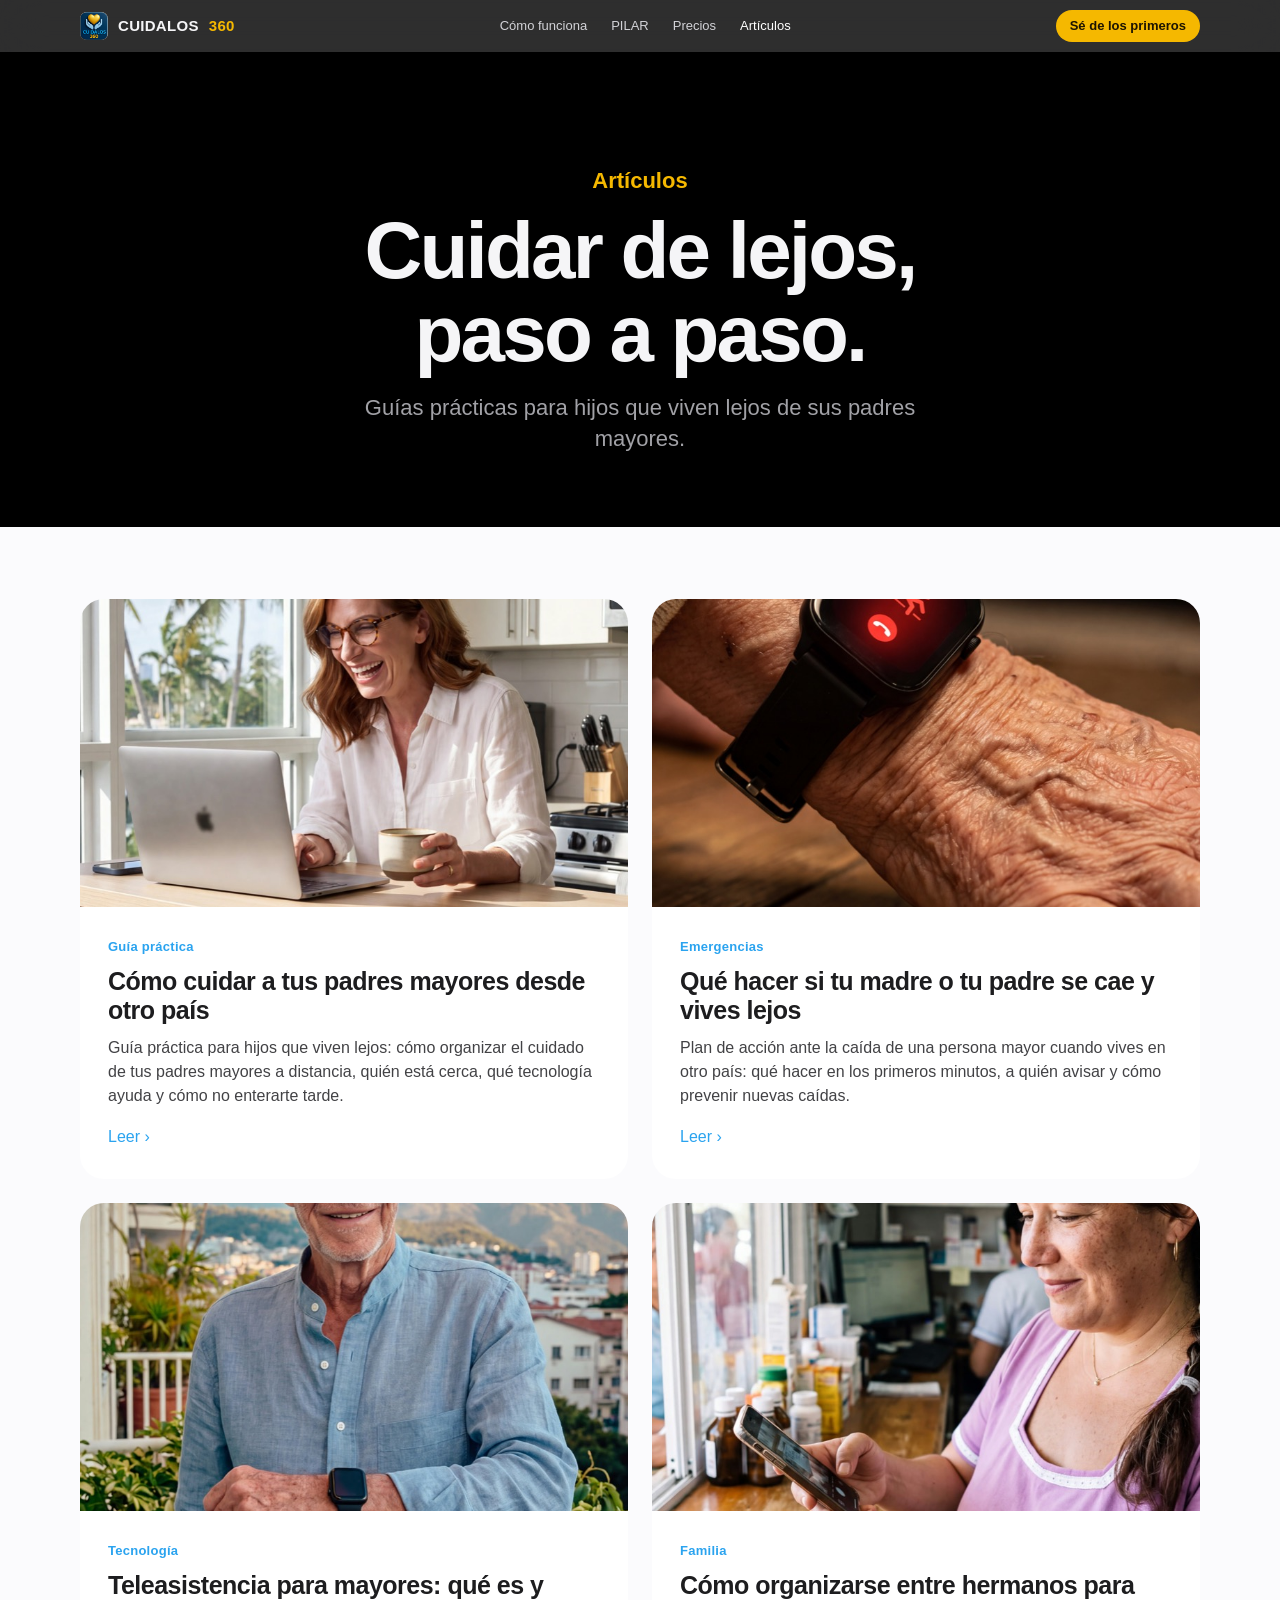
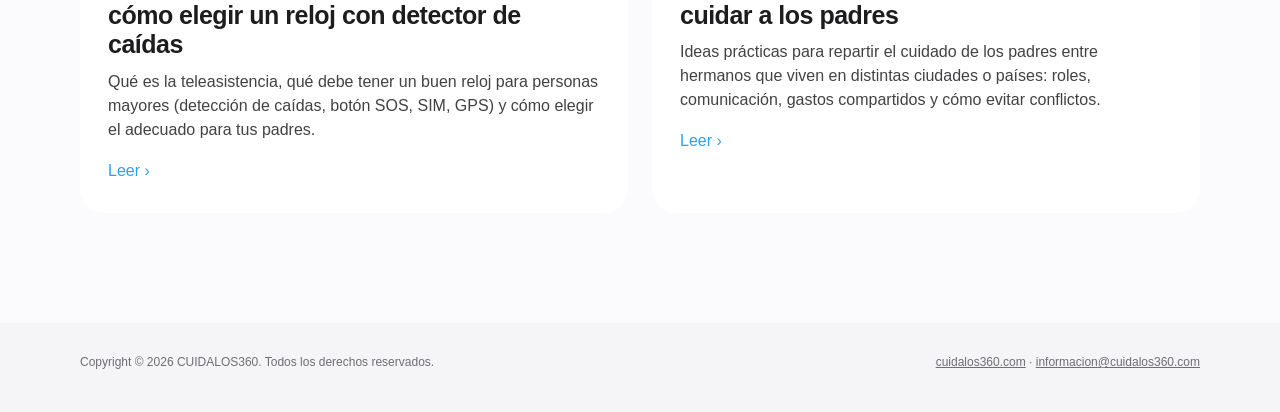
==== articulos/index.html @ 731a47b6 "Web CUIDALOS360 en GitHub Pages Co-Authored-By: Claude Opus 5.5 <noreply@anthropic.com>" ====
<!doctype html>
<html lang="es"><head>
<meta charset="utf-8"><meta name="viewport" content="width=device-width, initial-scale=1, viewport-fit=cover">
<title>Guías para cuidar a tus padres a distancia · CUIDALOS360</title>
<meta name="description" content="Guías prácticas sobre cuidado de mayores a distancia: cómo cuidar a tus padres desde otro país, qué hacer ante una caída, teleasistencia y organización entre hermanos.">
<link rel="canonical" href="https://cuidalos360.com/articulos/">
<meta property="og:type" content="article"><meta property="og:site_name" content="CUIDALOS360"><meta property="og:locale" content="es_ES">
<meta property="og:url" content="https://cuidalos360.com/articulos/"><meta property="og:title" content="Guías para cuidar a tus padres a distancia · CUIDALOS360"><meta property="og:description" content="Guías prácticas sobre cuidado de mayores a distancia: cómo cuidar a tus padres desde otro país, qué hacer ante una caída, teleasistencia y organización entre hermanos.">
<meta property="og:image" content="https://cuidalos360.com/img/familia.jpg"><meta name="twitter:card" content="summary_large_image">
<meta name="theme-color" content="#000000">
<link rel="icon" href="/img/favicon.png">
<link rel="stylesheet" href="/articulos/estilo.css">
<script type="application/ld+json">{"@context": "https://schema.org", "@type": "CollectionPage", "name": "Artículos de CUIDALOS360", "url": "https://cuidalos360.com/articulos/", "inLanguage": "es", "hasPart": [{"@type": "Article", "headline": "Cómo cuidar a tus padres mayores desde otro país", "url": "https://cuidalos360.com/articulos/cuidar-padres-desde-otro-pais.html"}, {"@type": "Article", "headline": "Qué hacer si tu madre o tu padre se cae y vives lejos", "url": "https://cuidalos360.com/articulos/que-hacer-si-tu-madre-se-cae.html"}, {"@type": "Article", "headline": "Teleasistencia para mayores: qué es y cómo elegir un reloj con detector de caídas", "url": "https://cuidalos360.com/articulos/teleasistencia-reloj-detector-caidas.html"}, {"@type": "Article", "headline": "Cómo organizarse entre hermanos para cuidar a los padres", "url": "https://cuidalos360.com/articulos/organizar-hermanos-cuidado-padres.html"}]}</script>
</head><body><header class="nav"><div class="wrap">
  <a class="brand" href="/"><img src="/img/logo.png" alt="Logo de CUIDALOS360">CUIDALOS<b>360</b></a>
  <nav><a href="/#como">Cómo funciona</a><a href="/#pilar">PILAR</a><a href="/#precios">Precios</a><a href="/articulos/" aria-current="page">Artículos</a></nav>
  <a class="btn btn-gold" href="/#contacto">Sé de los primeros</a>
</div></header>
<main>
<section class="hero-list"><div class="wrap">
  <p class="eyebrow">Artículos</p>
  <h1>Cuidar de lejos,<br>paso a paso.</h1>
  <p>Guías prácticas para hijos que viven lejos de sus padres mayores.</p>
</div></section>
<div class="wrap cards"><a class="card" href="cuidar-padres-desde-otro-pais.html"><div class="ph"><img src="/img/familia.jpg" alt="Hija revisando en su móvil cómo está su madre, que vive en otro país" loading="lazy"></div>
<div class="body"><span class="tag">Guía práctica</span><h2>Cómo cuidar a tus padres mayores desde otro país</h2><p>Guía práctica para hijos que viven lejos: cómo organizar el cuidado de tus padres mayores a distancia, quién está cerca, qué tecnología ayuda y cómo no enterarte tarde.</p><span class="more">Leer ›</span></div></a><a class="card" href="que-hacer-si-tu-madre-se-cae.html"><div class="ph"><img src="/img/caida_reloj.jpg" alt="Mano de una mujer mayor en el suelo con un reloj que muestra una alerta de caída" loading="lazy"></div>
<div class="body"><span class="tag">Emergencias</span><h2>Qué hacer si tu madre o tu padre se cae y vives lejos</h2><p>Plan de acción ante la caída de una persona mayor cuando vives en otro país: qué hacer en los primeros minutos, a quién avisar y cómo prevenir nuevas caídas.</p><span class="more">Leer ›</span></div></a><a class="card" href="teleasistencia-reloj-detector-caidas.html"><div class="ph"><img src="/img/reloj.jpg" alt="Hombre mayor con un reloj inteligente de teleasistencia" loading="lazy"></div>
<div class="body"><span class="tag">Tecnología</span><h2>Teleasistencia para mayores: qué es y cómo elegir un reloj con detector de caídas</h2><p>Qué es la teleasistencia, qué debe tener un buen reloj para personas mayores (detección de caídas, botón SOS, SIM, GPS) y cómo elegir el adecuado para tus padres.</p><span class="more">Leer ›</span></div></a><a class="card" href="organizar-hermanos-cuidado-padres.html"><div class="ph"><img src="/img/cuentas.jpg" alt="Hermanos revisando juntos los gastos del cuidado de sus padres" loading="lazy"></div>
<div class="body"><span class="tag">Familia</span><h2>Cómo organizarse entre hermanos para cuidar a los padres</h2><p>Ideas prácticas para repartir el cuidado de los padres entre hermanos que viven en distintas ciudades o países: roles, comunicación, gastos compartidos y cómo evitar conflictos.</p><span class="more">Leer ›</span></div></a></div>
</main>
<footer><div class="wrap row"><span>Copyright © 2026 CUIDALOS360. Todos los derechos reservados.</span><span><a href="/">cuidalos360.com</a> · <a href="mailto:informacion@cuidalos360.com">informacion@cuidalos360.com</a></span></div></footer></body></html>
---- articulos/estilo.css ----
:root{
  --ink:#1d1d1f;--ink-2:#424245;--muted:#6e6e73;--line:#d2d2d7;--paper:#fbfbfd;--gray:#f5f5f7;
  --navy:#0b2f57;--sky:#2aa3ef;--gold:#f5b800;--gold-2:#ffd34d;--radius:24px;
  --ease:cubic-bezier(.22,.61,.36,1);
  --font:-apple-system,BlinkMacSystemFont,"SF Pro Display","Inter","Segoe UI",Roboto,Helvetica,Arial,sans-serif;
}
*{box-sizing:border-box;margin:0;padding:0}
html{-webkit-text-size-adjust:100%}
body{font-family:var(--font);background:var(--paper);color:var(--ink);line-height:1.6;-webkit-font-smoothing:antialiased;overflow-x:hidden}
img{display:block;max-width:100%}
a{color:inherit}
.wrap{width:min(1120px,100% - 44px);margin-inline:auto}
.narrow{width:min(720px,100% - 44px);margin-inline:auto}

.nav{position:sticky;top:0;z-index:50;height:52px;background:rgba(0,0,0,.82);backdrop-filter:saturate(180%) blur(20px);-webkit-backdrop-filter:saturate(180%) blur(20px);color:#f5f5f7}
.nav .wrap{display:flex;align-items:center;justify-content:space-between;height:100%}
.brand{display:flex;align-items:center;gap:10px;font-weight:700;letter-spacing:.02em;font-size:15px;text-decoration:none}
.brand img{width:28px;height:28px;border-radius:7px}
.brand b{color:var(--gold)}
.nav nav{display:flex;gap:24px;font-size:13px}
.nav nav a{color:#d2d2d7;text-decoration:none}
.nav nav a:hover,.nav nav a[aria-current]{color:#fff}
.btn{display:inline-flex;align-items:center;gap:8px;height:48px;padding:0 24px;border-radius:999px;font-size:17px;font-weight:600;text-decoration:none;transition:background .25s,transform .25s var(--ease)}
.btn:active{transform:scale(.97)}
.btn-gold{background:var(--gold);color:#1d1400}
.btn-gold:hover{background:var(--gold-2)}
.nav .btn{height:32px;padding:0 14px;font-size:13px}
@media (max-width:760px){.nav nav{display:none}}

/* listing */
.hero-list{background:#000;color:#f5f5f7;padding:96px 0 72px;text-align:center}
.eyebrow{font-size:17px;font-weight:600;color:var(--gold)}
.hero-list h1{font-size:clamp(40px,7vw,80px);line-height:1.04;letter-spacing:-.035em;margin-top:12px}
.hero-list p{font-size:clamp(18px,2vw,22px);color:#a1a1a6;max-width:620px;margin:18px auto 0;line-height:1.4}
.cards{display:grid;grid-template-columns:repeat(2,1fr);gap:24px;padding:72px 0 110px}
.card{background:#fff;border-radius:var(--radius);overflow:hidden;text-decoration:none;display:flex;flex-direction:column;transition:transform .5s var(--ease),box-shadow .5s}
.card:hover{transform:translateY(-4px);box-shadow:0 30px 60px -30px rgba(0,0,0,.25)}
.card .ph{aspect-ratio:16/9;overflow:hidden}
.card .ph img{width:100%;height:100%;object-fit:cover;transition:transform 1s var(--ease)}
.card:hover .ph img{transform:scale(1.04)}
.card .body{padding:26px 28px 30px}
.card .tag{font-size:13px;font-weight:600;color:var(--sky);letter-spacing:.02em}
.card h2{font-size:25px;line-height:1.18;letter-spacing:-.02em;margin-top:8px}
.card p{font-size:16px;color:var(--ink-2);margin-top:10px;line-height:1.5}
.card .more{display:inline-block;margin-top:16px;color:var(--sky);font-weight:500}
@media (max-width:820px){.cards{grid-template-columns:1fr}}

/* article */
.art-head{padding:72px 0 36px}
.crumbs{font-size:14px;color:var(--muted)}
.crumbs a{color:var(--sky);text-decoration:none}
.art-head h1{font-size:clamp(34px,5.4vw,56px);line-height:1.06;letter-spacing:-.03em;margin-top:14px}
.art-head .lead{font-size:clamp(19px,2.2vw,23px);color:var(--ink-2);margin-top:18px;line-height:1.45}
.meta{font-size:14px;color:var(--muted);margin-top:18px}
.cover{width:min(1000px,100% - 44px);margin:0 auto 48px;border-radius:var(--radius);overflow:hidden;aspect-ratio:16/8}
.cover img{width:100%;height:100%;object-fit:cover}
article.prose{padding-bottom:40px}
.prose h2{font-size:clamp(26px,3.2vw,32px);line-height:1.15;letter-spacing:-.02em;margin:48px 0 14px}
.prose h3{font-size:21px;letter-spacing:-.01em;margin:30px 0 8px}
.prose p{font-size:19px;color:var(--ink-2);margin:0 0 18px}
.prose ul,.prose ol{margin:0 0 22px 1.2em;font-size:19px;color:var(--ink-2)}
.prose li{margin:0 0 10px;padding-left:4px}
.prose strong{color:var(--ink)}
.prose a{color:var(--sky)}
.tip{background:var(--gray);border-radius:20px;padding:22px 26px;margin:28px 0}
.tip p:last-child{margin:0}
.tip b{display:block;font-size:14px;letter-spacing:.06em;text-transform:uppercase;color:var(--navy);margin-bottom:6px}
.warn{background:#fff4f2;border-left:4px solid #ff3b30}
.warn b{color:#c2271d}
.cta{background:#000;color:#f5f5f7;border-radius:28px;padding:44px 36px;text-align:center;margin:56px 0 30px}
.cta h2{font-size:clamp(26px,3.6vw,36px);line-height:1.12;letter-spacing:-.02em;margin:0;color:#fff}
.cta h2 span{color:var(--gold)}
.cta p{color:#a1a1a6;font-size:18px;margin:14px auto 26px;max-width:520px}
.related{border-top:1px solid var(--line);padding:40px 0 90px}
.related h2{font-size:22px;margin-bottom:18px}
.related ul{list-style:none;display:grid;gap:12px}
.related a{color:var(--sky);font-size:18px;text-decoration:none;font-weight:500}
.related a:hover{text-decoration:underline}

footer{background:var(--gray);color:var(--muted);font-size:12px;padding:30px 0 40px}
footer .row{display:flex;flex-wrap:wrap;justify-content:space-between;gap:12px}
footer a{color:inherit}
.prose a.btn{color:#1d1400;text-decoration:none}
.prose .cta .btn{white-space:normal;text-align:center;height:auto;min-height:48px;padding:12px 24px;line-height:1.25}
.eyebrow{color:var(--gold)!important}
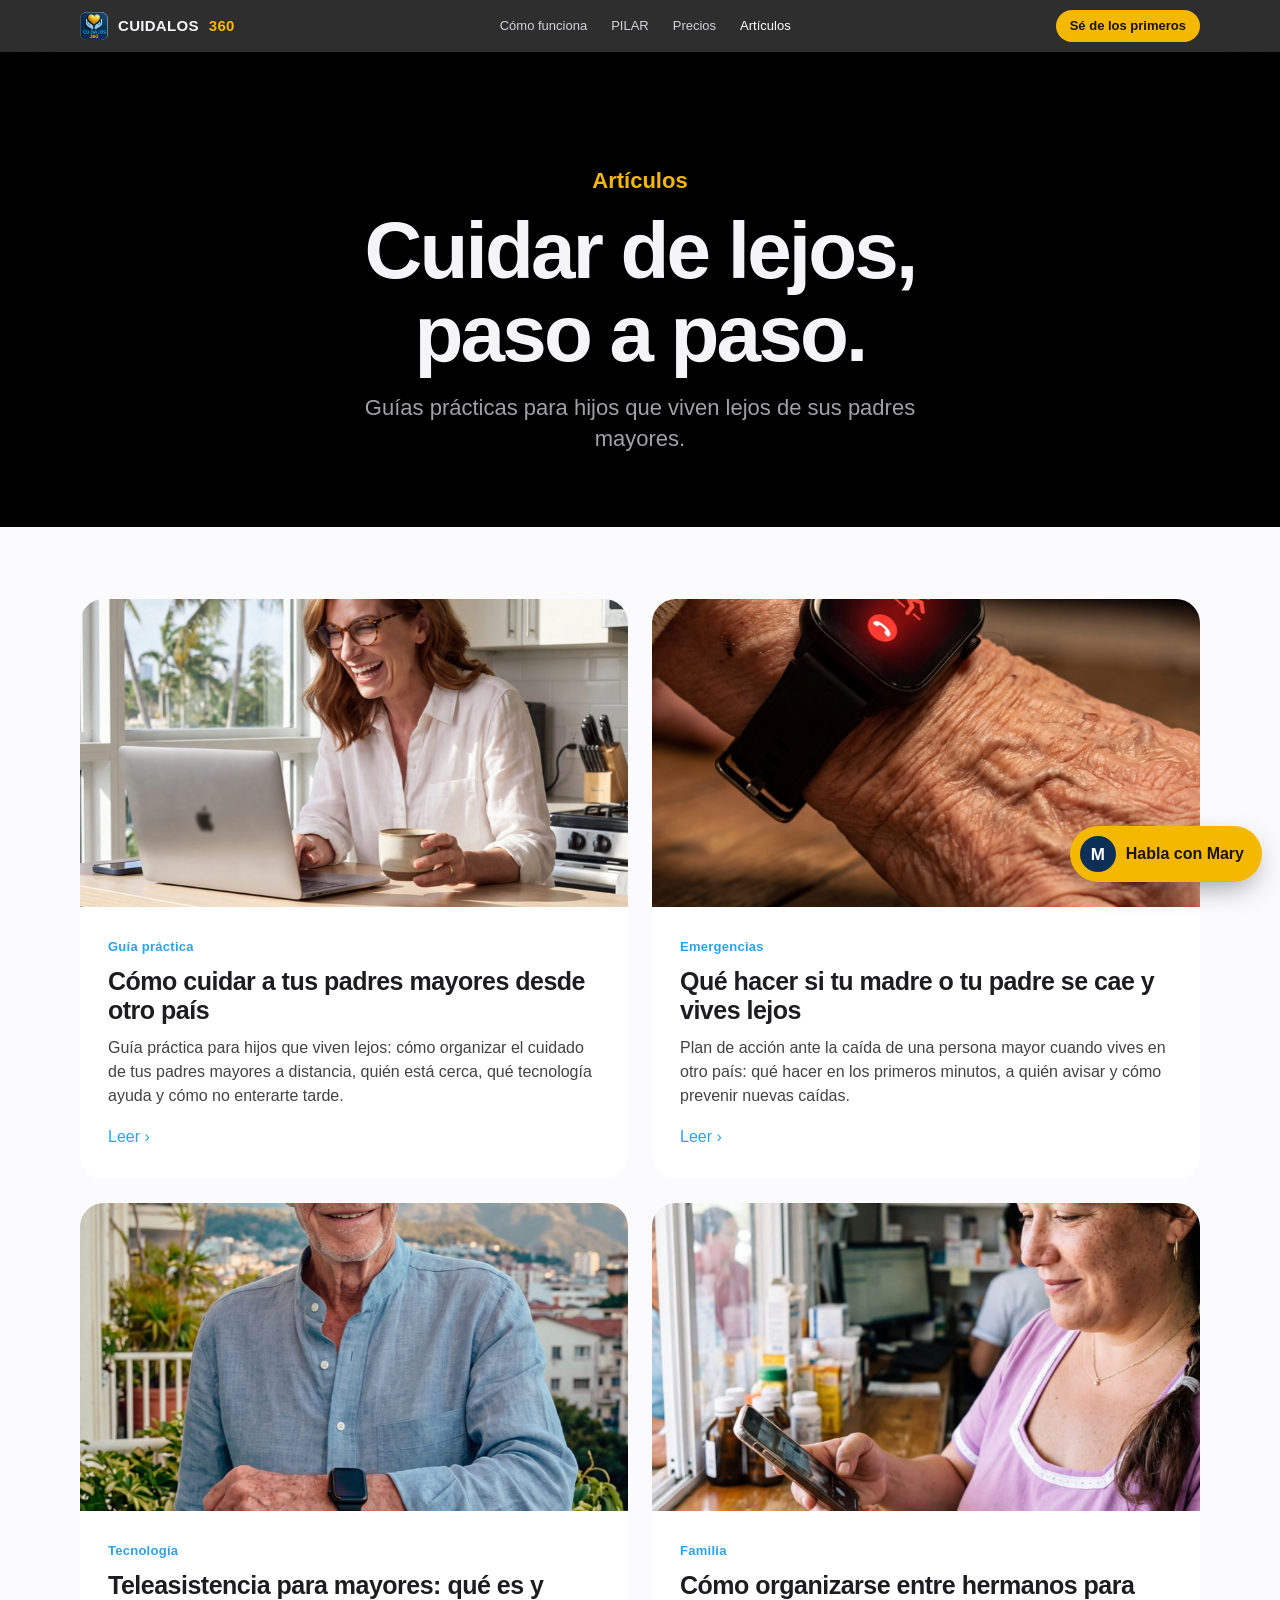
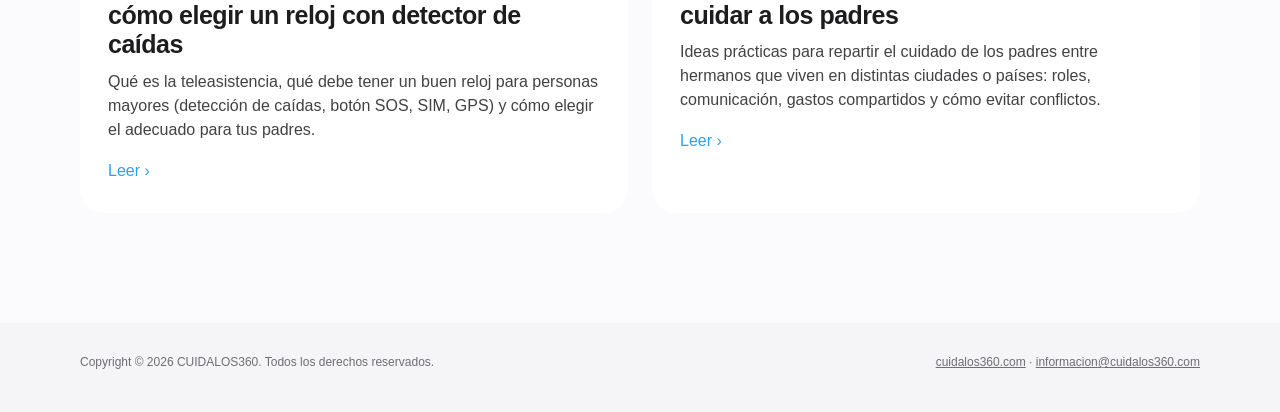
==== commit 3aa34685: "Chat de Mary en la web Co-Authored-By: Claude Opus 5.5 <noreply@anthropic.com>" ====
--- a/articulos/index.html
+++ b/articulos/index.html
@@ -28,4 +28,5 @@
 <div class="body"><span class="tag">Tecnología</span><h2>Teleasistencia para mayores: qué es y cómo elegir un reloj con detector de caídas</h2><p>Qué es la teleasistencia, qué debe tener un buen reloj para personas mayores (detección de caídas, botón SOS, SIM, GPS) y cómo elegir el adecuado para tus padres.</p><span class="more">Leer ›</span></div></a><a class="card" href="organizar-hermanos-cuidado-padres.html"><div class="ph"><img src="/img/cuentas.jpg" alt="Hermanos revisando juntos los gastos del cuidado de sus padres" loading="lazy"></div>
 <div class="body"><span class="tag">Familia</span><h2>Cómo organizarse entre hermanos para cuidar a los padres</h2><p>Ideas prácticas para repartir el cuidado de los padres entre hermanos que viven en distintas ciudades o países: roles, comunicación, gastos compartidos y cómo evitar conflictos.</p><span class="more">Leer ›</span></div></a></div>
 </main>
-<footer><div class="wrap row"><span>Copyright © 2026 CUIDALOS360. Todos los derechos reservados.</span><span><a href="/">cuidalos360.com</a> · <a href="mailto:informacion@cuidalos360.com">informacion@cuidalos360.com</a></span></div></footer></body></html>+<footer><div class="wrap row"><span>Copyright © 2026 CUIDALOS360. Todos los derechos reservados.</span><span><a href="/">cuidalos360.com</a> · <a href="mailto:informacion@cuidalos360.com">informacion@cuidalos360.com</a></span></div></footer><script src="/mary-chat.js" defer></script>
+</body></html>
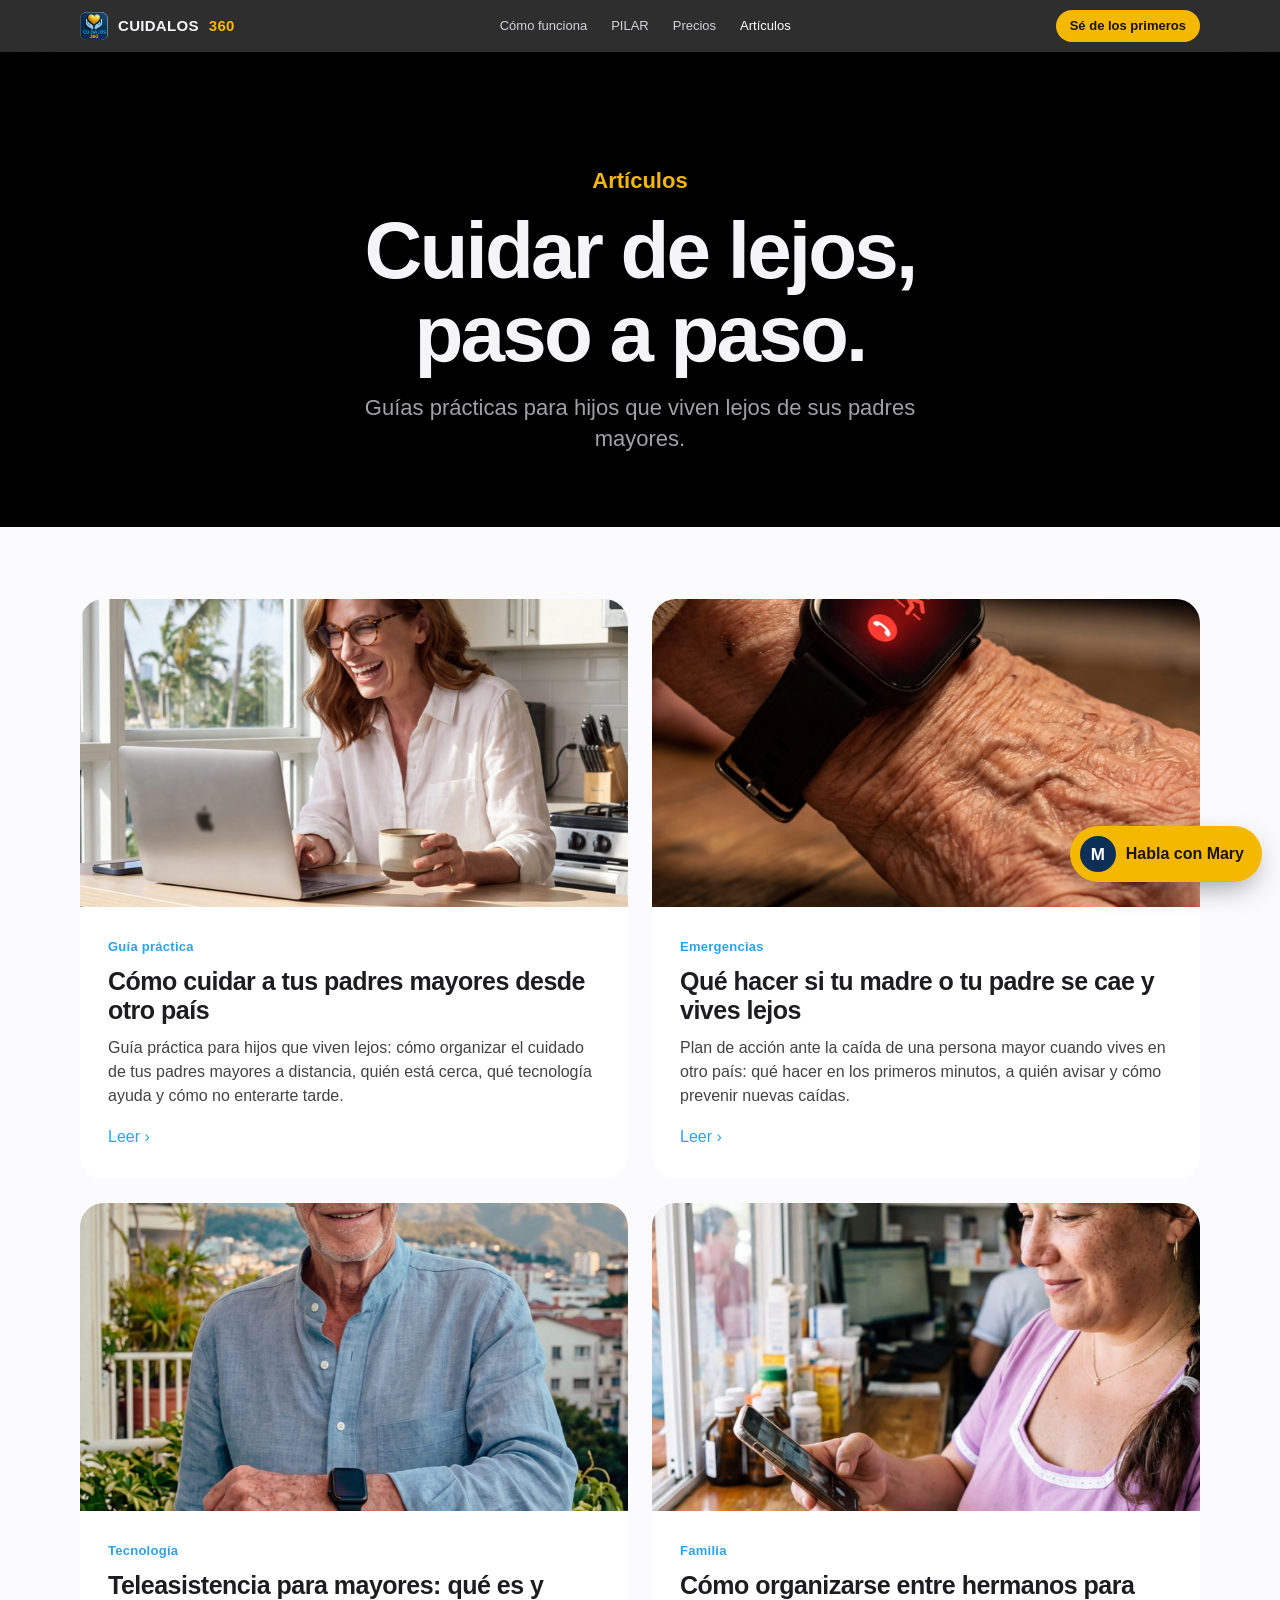
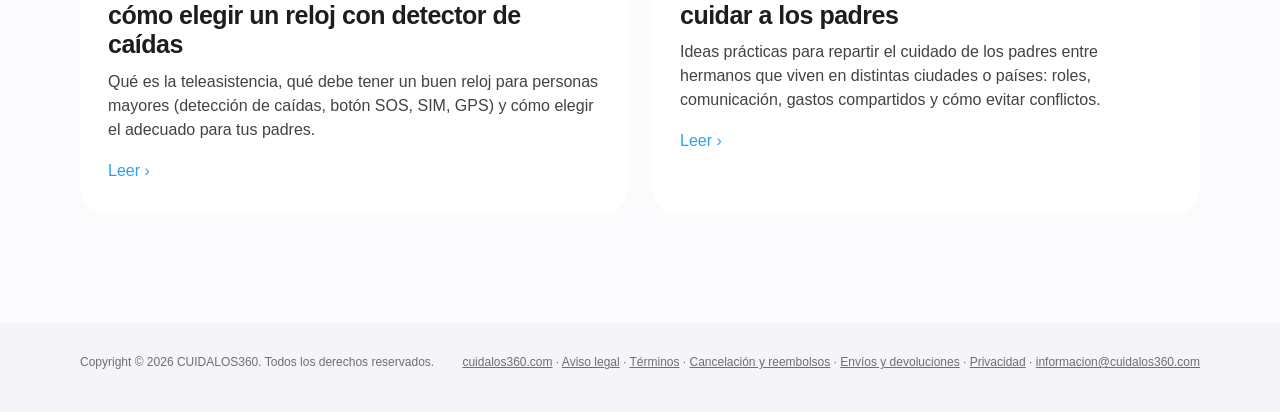
==== commit bf369968: "Enlaces legales también en el pie del índice de artículos" ====
--- a/articulos/index.html
+++ b/articulos/index.html
@@ -28,5 +28,5 @@
 <div class="body"><span class="tag">Tecnología</span><h2>Teleasistencia para mayores: qué es y cómo elegir un reloj con detector de caídas</h2><p>Qué es la teleasistencia, qué debe tener un buen reloj para personas mayores (detección de caídas, botón SOS, SIM, GPS) y cómo elegir el adecuado para tus padres.</p><span class="more">Leer ›</span></div></a><a class="card" href="organizar-hermanos-cuidado-padres.html"><div class="ph"><img src="/img/cuentas.jpg" alt="Hermanos revisando juntos los gastos del cuidado de sus padres" loading="lazy"></div>
 <div class="body"><span class="tag">Familia</span><h2>Cómo organizarse entre hermanos para cuidar a los padres</h2><p>Ideas prácticas para repartir el cuidado de los padres entre hermanos que viven en distintas ciudades o países: roles, comunicación, gastos compartidos y cómo evitar conflictos.</p><span class="more">Leer ›</span></div></a></div>
 </main>
-<footer><div class="wrap row"><span>Copyright © 2026 CUIDALOS360. Todos los derechos reservados.</span><span><a href="/">cuidalos360.com</a> · <a href="mailto:informacion@cuidalos360.com">informacion@cuidalos360.com</a></span></div></footer><script src="/mary-chat.js" defer></script>
+<footer><div class="wrap row"><span>Copyright © 2026 CUIDALOS360. Todos los derechos reservados.</span><span><a href="/">cuidalos360.com</a> · <a href="/aviso-legal.html">Aviso legal</a> · <a href="/terminos.html">Términos</a> · <a href="/reembolsos.html">Cancelación y reembolsos</a> · <a href="/envios.html">Envíos y devoluciones</a> · <a href="/privacidad.html">Privacidad</a> · <a href="mailto:informacion@cuidalos360.com">informacion@cuidalos360.com</a></span></div></footer><script>/* Contador de visitas: sin cookies ni datos personales (ver /privacidad.html) */try{if(navigator.sendBeacon)navigator.sendBeacon('https://cuidalos360-bot.netlify.app/.netlify/functions/visita',JSON.stringify({p:location.pathname,r:document.referrer?new URL(document.referrer).hostname:''}))}catch(_){}</script><script src="/mary-chat.js" defer></script>
 </body></html>
